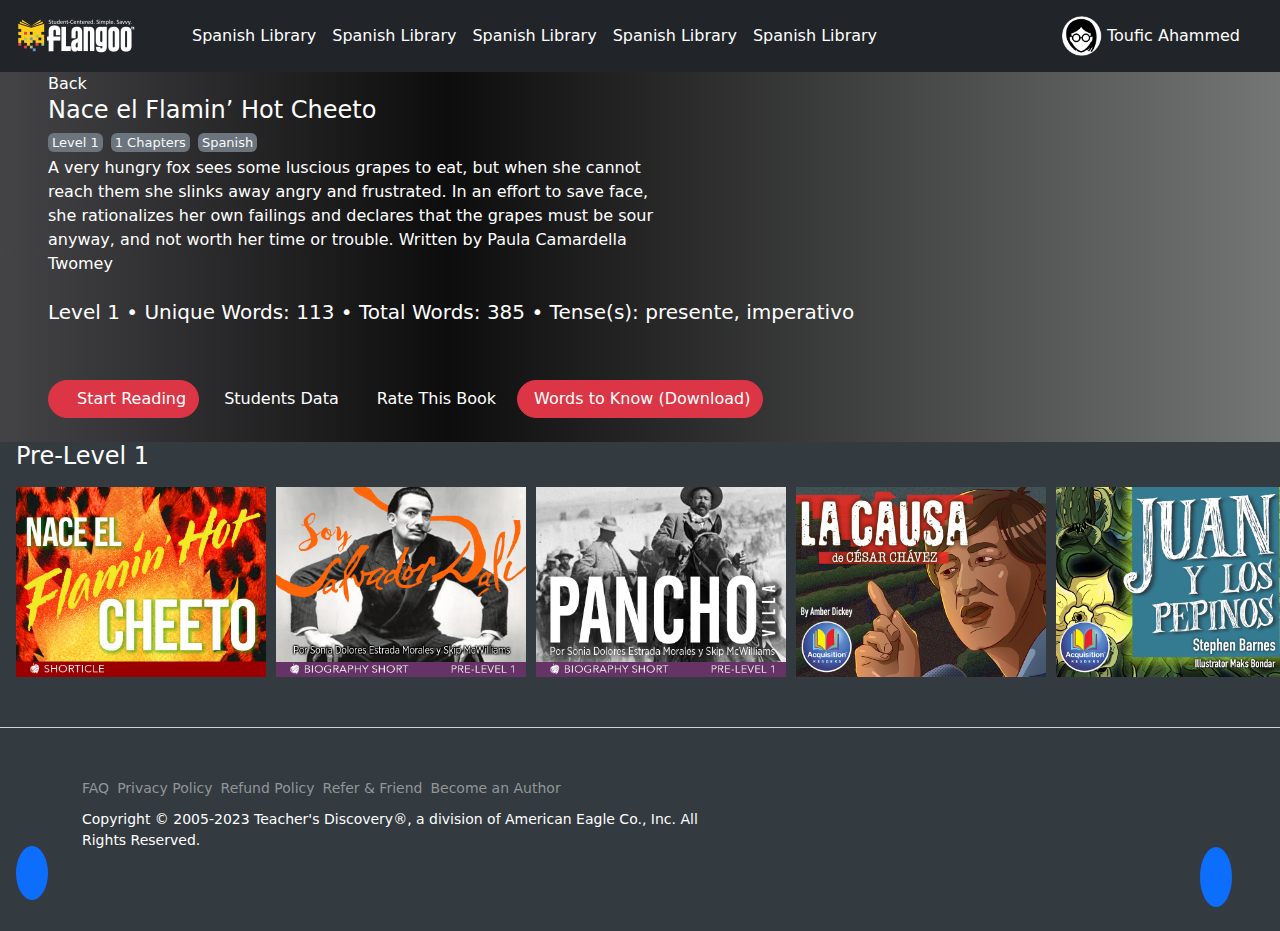
==== level_details.html @ b10f2f91 "update" ====
<!DOCTYPE html>
<html lang="en">
<head>
    <meta charset="UTF-8">
    <meta http-equiv="X-UA-Compatible" content="IE=edge">
    <meta name="viewport" content="width=device-width, initial-scale=1.0">
    <link rel="icon" href="files/favicon.png">
    <link rel="stylesheet" href="https://cdn.jsdelivr.net/npm/bootstrap-datepicker@1.9.0/dist/css/bootstrap-datepicker.min.css">
    <link rel="stylesheet" href="https://cdnjs.cloudflare.com/ajax/libs/slick-carousel/1.8.1/slick-theme.min.css" integrity="sha512-17EgCFERpgZKcm0j0fEq1YCJuyAWdz9KUtv1EjVuaOz8pDnh/0nZxmU6BBXwaaxqoi9PQXnRWqlcDB027hgv9A==" crossorigin="anonymous" referrerpolicy="no-referrer" />
    <link rel="stylesheet" href="https://cdnjs.cloudflare.com/ajax/libs/slick-carousel/1.8.1/slick.min.css" integrity="sha512-yHknP1/AwR+yx26cB1y0cjvQUMvEa2PFzt1c9LlS4pRQ5NOTZFWbhBig+X9G9eYW/8m0/4OXNx8pxJ6z57x0dw==" crossorigin="anonymous" referrerpolicy="no-referrer" />
    <link rel="stylesheet" href="css/bootstrap.min.css" type="text/css">
    <link rel="stylesheet" href="css/fontawesome.min.css" type="text/css">
    <link rel="stylesheet" href="css/all.min.css" type="text/css">
    <link rel="stylesheet" href="css/style.css" type="text/css">
    <title>Spanish Library | Flangoo</title>
</head>
<body>
    <div class="common-bg">
        <div class="header bg-dark d-flex justify-content-between pt-3 pb-3 px-3">
            <div class="d-flex align-items-center justify-content-between">
                <a href="index.html"> <img class="pe-5 p-0" src="files/Flangoo_logo_white120 (1).png" alt=""></a>
                <a class="px-2 text-white text-decoration-none">Spanish Library</a>
                <a class="px-2 text-white text-decoration-none">Spanish Library</a>
                <a class="px-2 text-white text-decoration-none">Spanish Library</a>
                <a class="px-2 text-white text-decoration-none">Spanish Library</a>
                <a class="px-2 text-white text-decoration-none">Spanish Library</a>
            </div>
            <div class="d-flex align-items-center">
                <div class="me-4 align-items-center">
                    <i class="fa-solid fa-search me-3"></i>
                    <img class="thumb_image" src="files/thumb1.webp" alt="">
                    <span>Toufic Ahammed</span>
                </div>
                <i class="fa-solid fa-bell"></i>
            </div>
        </div>
    </div>
    <div class="level_details">
        <div class="level-content text-white">
            <div class="ms-5 ">
            <a class="text-decoration-none text-white" href="index.html"><i class="fa-solid fa-chevron-left"></i> Back</a>
            <h4>Nace el Flamin’ Hot Cheeto</h4>
            <div class="d-flex">
                <span class="bg-secondary rounded px-1 text-light fs-10 mb-1 me-2">Level 1</span>
                <span class="bg-secondary rounded px-1 text-light fs-10 mb-1 me-2">1 Chapters</span>
                <span class="bg-secondary rounded px-1 text-light fs-10 mb-1">Spanish</span>
            </div>
            <p class="w-50 pb-2">A very hungry fox sees some luscious grapes to eat, but when she cannot reach them she slinks away angry and frustrated. In an effort to save face, she rationalizes her own failings and declares that the grapes must be sour anyway, and not worth her time or trouble. Written by Paula Camardella Twomey</p>
            <h5 class="pb-5">Level 1 • Unique Words: 113 • Total Words: 385 • Tense(s): presente, imperativo</h5>
            <div class="d-flex pb-4">
                <button type="button" class="me-2 btn btn-danger radius"><i class="fa-solid fa-calendar pe-3"></i>Start Reading</button>
                <button class="me-2 btn text-white radius"><i class="fa-solid fa-download me-1 fw-bold"></i>Students Data</button>
                <button class="me-2 btn text-white radius"><i class="fa-solid fa-download me-1 fw-bold"></i>Rate This Book</button>
                <button type="button" class="me-2 btn btn-danger radius"><i class="fa-solid fa-calendar pe-1"></i>Words to Know (Download)</button>
            </div>
        </div>
        </div>
    </div>
    <div class="body common-bg">
        <div class="mx-3">
            <h4 class=" pb-2">Pre-Level 1</h4>
            <div class="d-flex pre-level">
                <a href="level_details.html"><img src="files/1249.jpg" alt=""></a>
                <a href="level_details.html"><img src="files/1196.jpg" alt=""></a>
                <a href="level_details.html"><img src="files/1198.jpg" alt=""></a>
                <a href="level_details.html"><img src="files/1217.jpg" alt=""></a>
                <a href="level_details.html"><img src="files/1219.jpg" alt=""></a>
                <a href="level_details.html"><img src="files/1270.jpg" alt=""></a>
                <a href="level_details.html"><img src="files/1219.jpg" alt=""></a>
            </div>
                        
            </div>
            
        </div>
    </div>
    <div class="footer common-bg">
        <div class="container">
            <div class="row">
                <div class="col-sm-12 col-lg-7">
                    <nav class="foot-menu">
                        <a class="text-decoration-none me-2" href="">FAQ</a>
                        <a class="text-decoration-none me-2" href="">Privacy Policy</a>
                        <a class="text-decoration-none me-2" href="">Refund Policy</a>
                        <a class="text-decoration-none me-2" href="">Refer & Friend</a>
                        <a class="text-decoration-none me-1" href="">Become an Author</a>
                        <i class="fa-solid fa-pen-clip mt-1"></i>
                    </nav>
                    <p>Copyright © 2005-2023 Teacher's Discovery®, a division of American Eagle Co., Inc. All Rights Reserved.</p>
                </div>
                <div class="facebook col-sm-6 col-lg-3 mt-sm-0 mt-lg-5 ">
                    <img class="float-end w-50 mt-4 rounded" src="files/facebook_nav.webp" alt="">
                </div>
                <div class="apple col-sm-6 col-lg-2 mt-sm-0 mt-lg-5 ">
                    <img class="float-end w-100" src="files/td-logo.webp" alt="">
                </div>
            </div>
        </div>
    </div>
    <div class="common-bg">
        <div class="position-fixed bottom-0 start-0 h2 man">
            <i class="fa-solid fa-person ms-3 mb-2 rounded-circle bg-primary py-2 px-3"></i>
        </div>
        <div class="position-fixed bottom-0 end-0 h4 message">
            <i class="fa-regular fa-message me-5 mb-2 rounded-circle bg-primary p-3"></i>
        </div>        
    </div>

    <script src="js/jquery-1.11.0.min.js"></script>
    <script src="js/bootstrap.bundle.min.js"></script>
    <script src="js/fontawesome.min.js"></script>
    <script src="js/all.min.js"></script>
    <script src="https://cdn.jsdelivr.net/npm/bootstrap-datepicker@1.9.0/dist/js/bootstrap-datepicker.min.js"></script>
    <script src="https://cdnjs.cloudflare.com/ajax/libs/slick-carousel/1.8.1/slick.min.js" integrity="sha512-XtmMtDEcNz2j7ekrtHvOVR4iwwaD6o/FUJe6+Zq+HgcCsk3kj4uSQQR8weQ2QVj1o0Pk6PwYLohm206ZzNfubg==" crossorigin="anonymous" referrerpolicy="no-referrer"></script>
    <script src="js/custom.js"></script>



</body>
</html>





  
  

<!-- <i class="fa fa-download" aria-hidden="true"></i> -->
---- css/style.css ----
.common-font-family{
    font-family: -apple-system,BlinkMacSystemFont,"Segoe UI",Roboto,"Helvetica Neue",Arial,"Noto Sans","Liberation Sans",sans-serif,"Apple Color Emoji","Segoe UI Emoji","Segoe UI Symbol","Noto Color Emoji";
}
.common-bg{
    background-color: #333A40;
    color: #fff;
}
.radius{
    border-radius: 20px;
}
.with-150{
    width: 150px;
}
.see-all{
    min-width: 380px;
}
.form-select option{
    height: 150px !important;
}
.body{
    padding-bottom: 50px;
    border-bottom: 1px solid #ced3d6;
}

.foot-menu{
    display: flex;
    padding: 50px 0px 10px 0px;
    font-size: 14px;
}
.foot-menu a{
    color: #919699;
}
.foot-menu a:hover{
    color: red !important;
    text-decoration: underline !important;
    transition: 0.3s;
}
.footer p{
    font-size: 14px;
    padding-bottom: 80px;
    margin-bottom: 0px;
}
.thumb_image{
    height: 40px;
    width: 40px;
}
.box{
    height: 25px;
    width: 25px;
    border: 2px solid #fff;
}
.box-content{
    max-width: 260px;
}
.pre-level img{
    height: 190px;
    width: 250px;
    margin-right: 10px;
    overflow: hidden;
    transition: 1s;
}

.pre-level img:hover{
    height: 200px;
    width: 260px;
    margin-left: -5px;
    margin-right: 20px;
    overflow: hidden;
    transition: 1s;
}
.fs-10{
    font-size: 13px;
}
.level_details{
    background-image: url(../files/1196.jpg);
    background-repeat: no-repeat;
    background-size: cover;
    z-index: 999;
}
.level-content{
    background: linear-gradient(90deg, rgb(68, 68, 70) 0%, rgb(13, 13, 14) 35%, rgb(116, 117, 117) 100%);
}
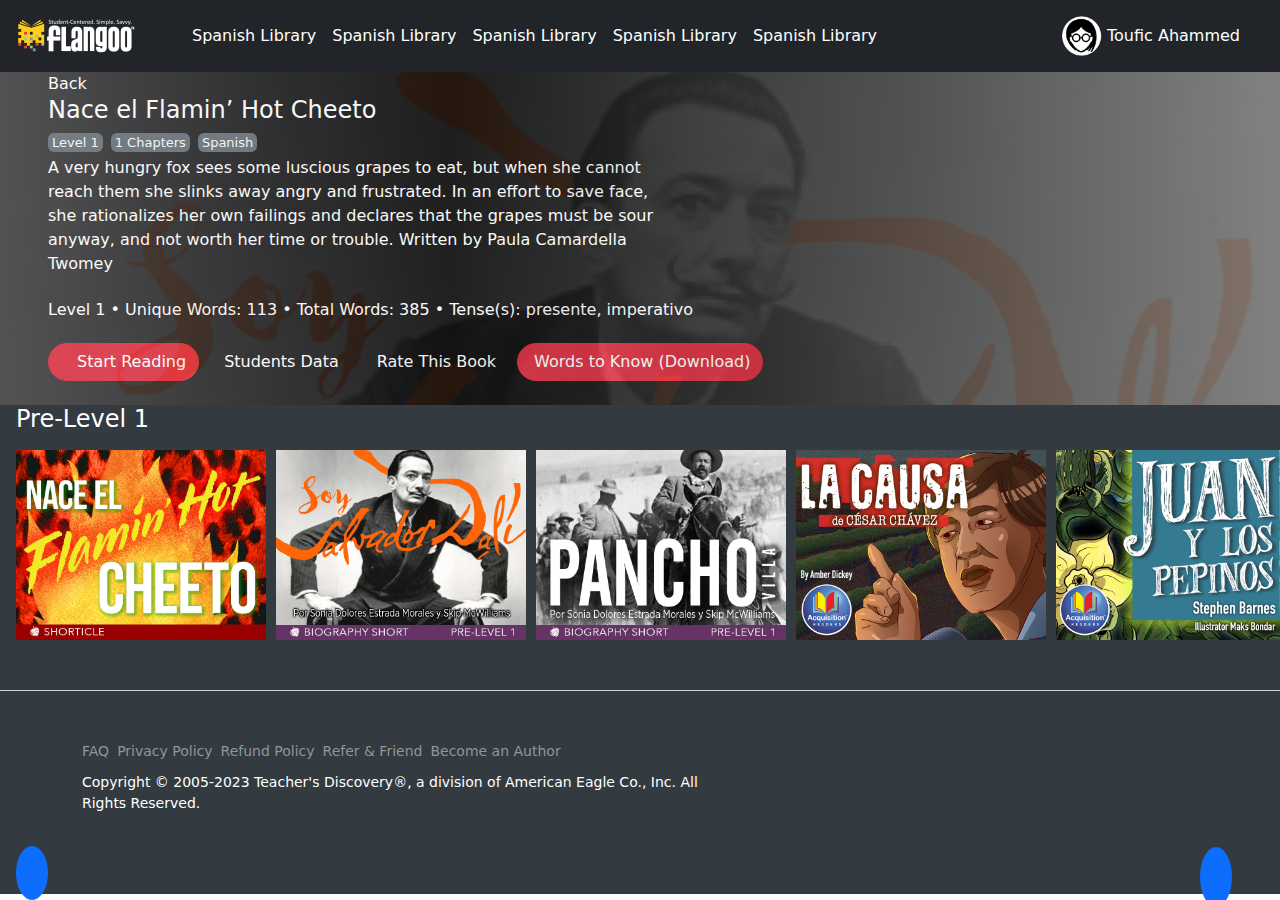
==== commit 0bfc2b20: "version 1.4" ====
--- a/level_details.html
+++ b/level_details.html
@@ -46,7 +46,7 @@
                 <span class="bg-secondary rounded px-1 text-light fs-10 mb-1">Spanish</span>
             </div>
             <p class="w-50 pb-2">A very hungry fox sees some luscious grapes to eat, but when she cannot reach them she slinks away angry and frustrated. In an effort to save face, she rationalizes her own failings and declares that the grapes must be sour anyway, and not worth her time or trouble. Written by Paula Camardella Twomey</p>
-            <h5 class="pb-5">Level 1 • Unique Words: 113 • Total Words: 385 • Tense(s): presente, imperativo</h5>
+            <h6 class="pb-3">Level 1 • Unique Words: 113 • Total Words: 385 • Tense(s): presente, imperativo</h6>
             <div class="d-flex pb-4">
                 <button type="button" class="me-2 btn btn-danger radius"><i class="fa-solid fa-calendar pe-3"></i>Start Reading</button>
                 <button class="me-2 btn text-white radius"><i class="fa-solid fa-download me-1 fw-bold"></i>Students Data</button>
--- a/css/style.css
+++ b/css/style.css
@@ -46,11 +46,12 @@
 }
 .box{
     height: 25px;
-    width: 25px;
+    width: 35px !important;
     border: 2px solid #fff;
+    border-radius: 3px;
 }
-.box-content{
-    max-width: 260px;
+box-content{
+    width: 260px !important;
 }
 .pre-level img{
     height: 190px;
@@ -79,4 +80,5 @@
 }
 .level-content{
     background: linear-gradient(90deg, rgb(68, 68, 70) 0%, rgb(13, 13, 14) 35%, rgb(116, 117, 117) 100%);
+    opacity: 0.9;
 }